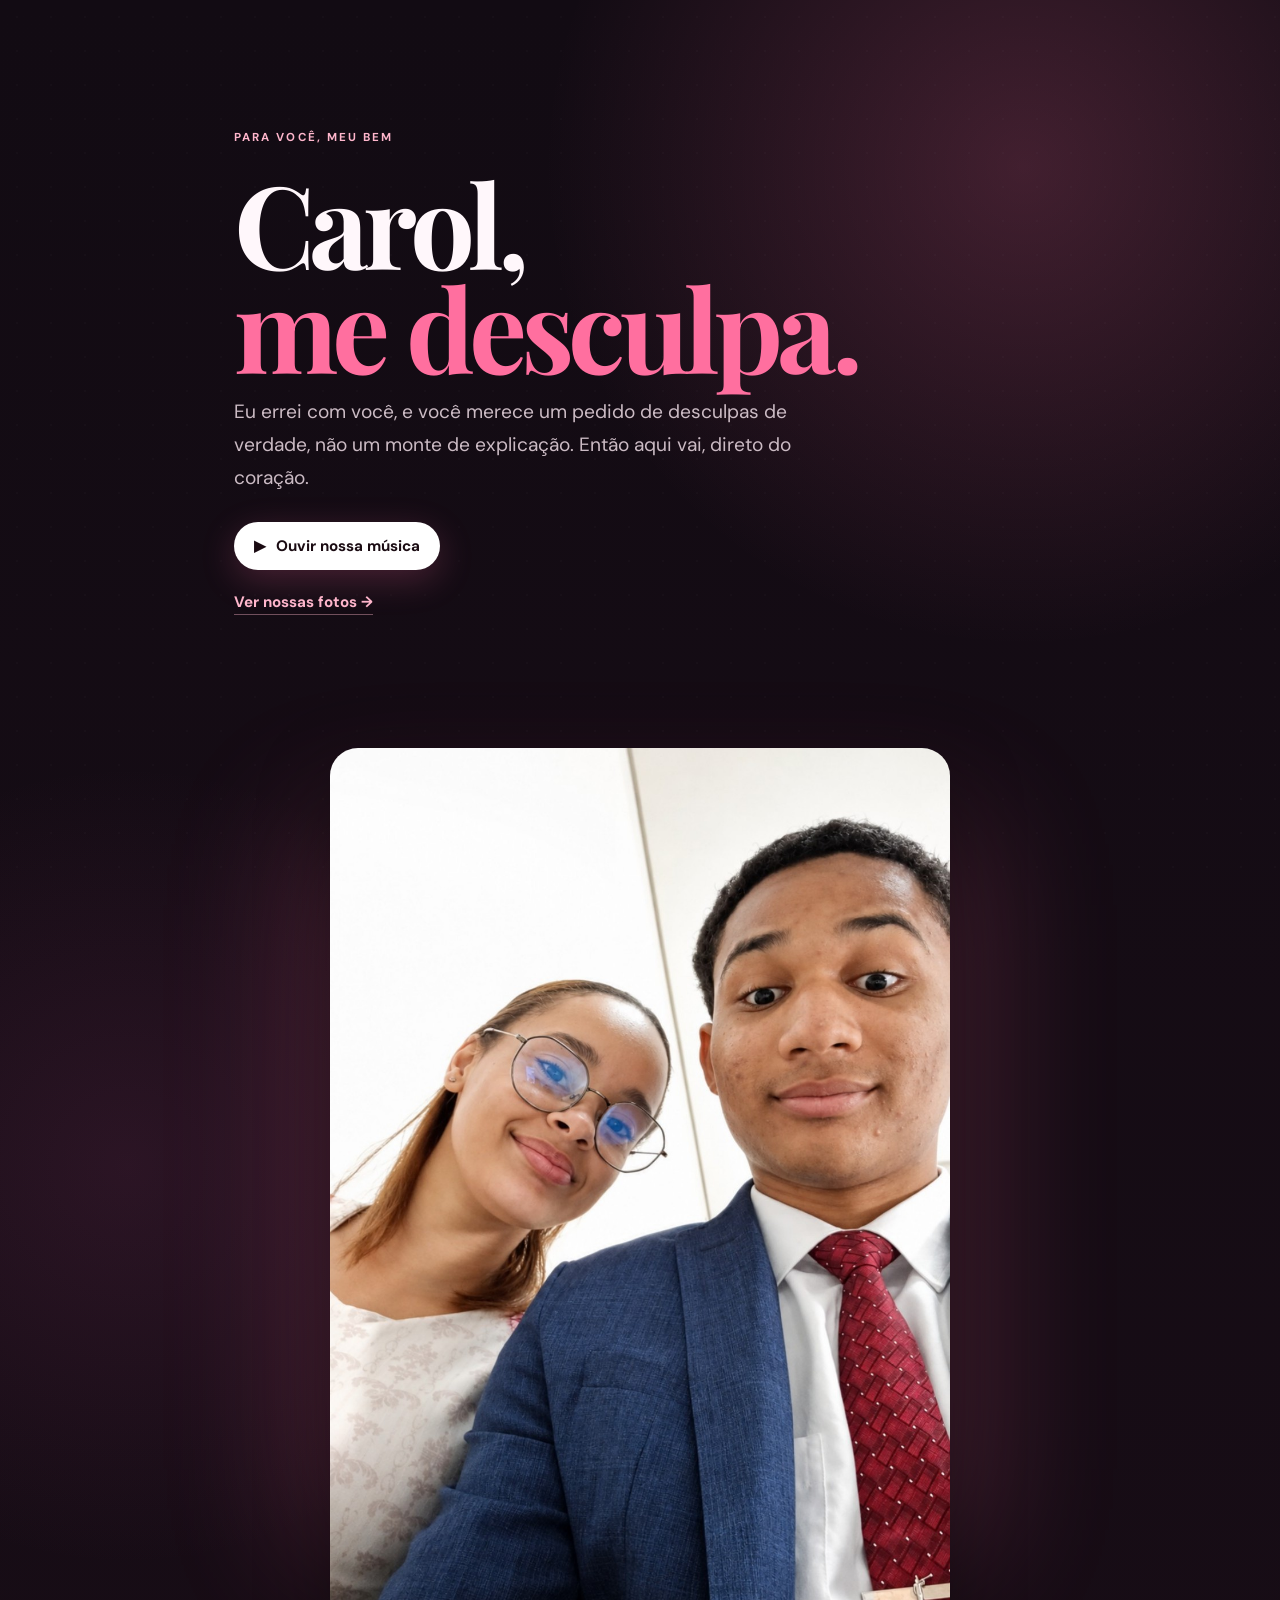
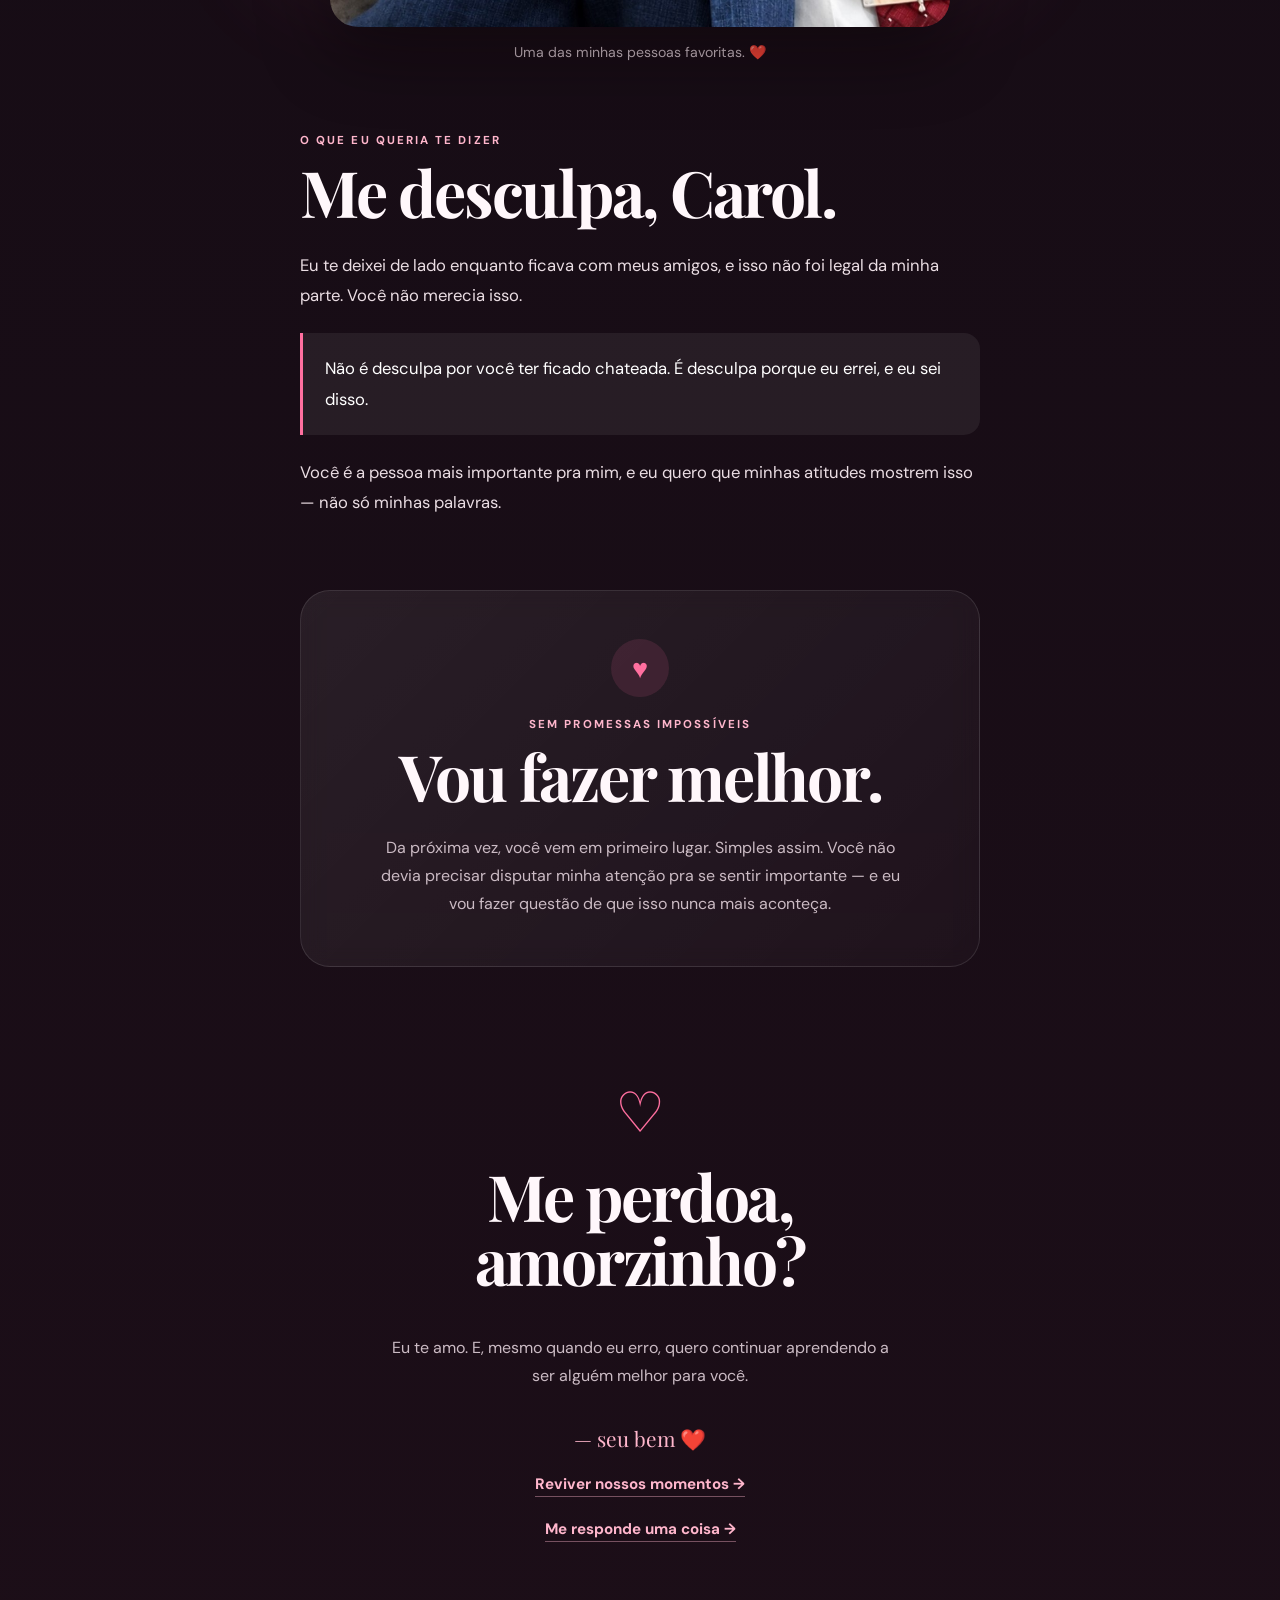
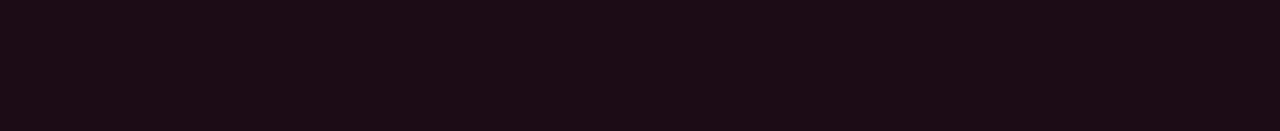
==== index.html @ 79e1648c "Add files via upload" ====
<!DOCTYPE html>
<html lang="pt-BR">
<head>
  <meta charset="UTF-8">
  <meta name="viewport" content="width=device-width, initial-scale=1.0">
  <meta name="theme-color" content="#120b13">
  <title>Para a minha Carol ❤️</title>
  <link rel="preconnect" href="https://fonts.googleapis.com">
  <link rel="preconnect" href="https://fonts.gstatic.com" crossorigin>
  <link href="https://fonts.googleapis.com/css2?family=DM+Sans:wght@400;500;700&family=Playfair+Display:wght@600;700&display=swap" rel="stylesheet">
  <link rel="stylesheet" href="style.css">
</head>
<body>
  <div class="hearts" aria-hidden="true"></div>

  <main>
    <section class="hero">
      <p class="eyebrow">para você, meu bem</p>
      <h1>Carol,<br><span>me desculpa.</span></h1>
      <p class="intro">
        Eu errei com você, e você merece um pedido de desculpas de verdade,
        não um monte de explicação. Então aqui vai, direto do coração.
      </p>

      <button class="music-btn" id="musicBtn" type="button">
        <span id="musicIcon">▶</span>
        <span id="musicText">Ouvir nossa música</span>
      </button>

      <audio id="music" src="assets/nossa-musica.mp3" preload="metadata"></audio>

      <a class="gallery-link" href="galeria.html">Ver nossas fotos →</a>
    </section>

    <section class="photo-card">
      <div class="photo-wrap">
        <img src="assets/nossa-foto.png" alt="Uma foto minha com a Carol">
        <div class="photo-glow"></div>
      </div>
      <p class="caption">Uma das minhas pessoas favoritas. ❤️</p>
    </section>

    <section class="letter">
      <p class="section-label">O que eu queria te dizer</p>
      <h2>Me desculpa, Carol.</h2>

      <div class="letter-text">
        <p>
          Eu te deixei de lado enquanto ficava com meus amigos, e isso não
          foi legal da minha parte. Você não merecia isso.
        </p>

        <p class="highlight">
          Não é desculpa por você ter ficado chateada. É desculpa porque eu
          errei, e eu sei disso.
        </p>

        <p>
          Você é a pessoa mais importante pra mim, e eu quero que minhas
          atitudes mostrem isso — não só minhas palavras.
        </p>
      </div>
    </section>

    <section class="promise">
      <div class="promise-icon">♥</div>
      <p class="section-label">Sem promessas impossíveis</p>
      <h2>Vou fazer melhor.</h2>
      <p>
        Da próxima vez, você vem em primeiro lugar. Simples assim. Você não
        devia precisar disputar minha atenção pra se sentir importante — e
        eu vou fazer questão de que isso nunca mais aconteça.
      </p>
    </section>

    <section class="final">
      <div class="tiny-heart">♡</div>
      <h2>Me perdoa,<br>amorzinho?</h2>
      <p>
        Eu te amo. E, mesmo quando eu erro, quero continuar aprendendo a ser
        alguém melhor para você.
      </p>
      <div class="signature">— seu bem ❤️</div>
      <a class="gallery-link" href="galeria.html">Reviver nossos momentos →</a>
      <a class="gallery-link" href="perdao.html">Me responde uma coisa →</a>
    </section>
  </main>

  <script src="script.js"></script>
</body>
</html>
---- style.css ----
* {
  box-sizing: border-box;
}

:root {
  --bg: #120b13;
  --bg2: #1c0e18;
  --text: #fff7fb;
  --muted: #cbbbc4;
  --accent: #ff6f9f;
  --accent2: #ffb6cc;
  --card: rgba(255,255,255,.065);
  --line: rgba(255,255,255,.11);
}

html {
  scroll-behavior: smooth;
}

body {
  margin: 0;
  min-height: 100vh;
  color: var(--text);
  background:
    radial-gradient(circle at 80% 5%, rgba(255,111,159,.20), transparent 30rem),
    radial-gradient(circle at 10% 35%, rgba(177,72,133,.14), transparent 25rem),
    linear-gradient(180deg, var(--bg), var(--bg2));
  font-family: "DM Sans", sans-serif;
  overflow-x: hidden;
}

body::before {
  content: "";
  position: fixed;
  inset: 0;
  pointer-events: none;
  background-image: radial-gradient(rgba(255,255,255,.16) 1px, transparent 1px);
  background-size: 34px 34px;
  opacity: .12;
}

main {
  width: min(100%, 860px);
  margin: auto;
  padding: 28px 20px 80px;
  position: relative;
  z-index: 1;
}

section {
  margin-bottom: 72px;
}

.hero {
  min-height: 72vh;
  display: flex;
  flex-direction: column;
  justify-content: center;
  align-items: flex-start;
  padding: 55px 4px 25px;
}

.eyebrow,
.section-label {
  text-transform: uppercase;
  letter-spacing: .18em;
  font-size: .72rem;
  color: var(--accent2);
  font-weight: 700;
}

.hero h1 {
  margin: 14px 0 18px;
  font-family: "Playfair Display", serif;
  font-size: clamp(3.6rem, 13vw, 7.2rem);
  line-height: .9;
  letter-spacing: -.05em;
}

.hero h1 span {
  color: var(--accent);
}

.intro {
  max-width: 620px;
  color: var(--muted);
  font-size: clamp(1rem, 3vw, 1.2rem);
  line-height: 1.7;
  margin: 0 0 28px;
}

.music-btn {
  border: 0;
  color: #1a0b12;
  background: #fff;
  border-radius: 999px;
  padding: 14px 20px;
  display: inline-flex;
  align-items: center;
  gap: 10px;
  font: 700 .95rem "DM Sans", sans-serif;
  cursor: pointer;
  box-shadow: 0 10px 35px rgba(255,111,159,.22);
  transition: transform .2s ease, box-shadow .2s ease;
}

.music-btn:hover {
  transform: translateY(-2px);
  box-shadow: 0 14px 42px rgba(255,111,159,.30);
}

.music-btn.playing {
  background: var(--accent);
}

.photo-card {
  text-align: center;
}

.photo-wrap {
  position: relative;
  width: min(100%, 620px);
  margin: auto;
}

.photo-wrap img {
  width: 100%;
  display: block;
  border-radius: 28px;
  position: relative;
  z-index: 2;
  box-shadow: 0 25px 70px rgba(0,0,0,.45);
}

.photo-glow {
  position: absolute;
  inset: 8% -5%;
  background: var(--accent);
  filter: blur(70px);
  opacity: .22;
  z-index: 1;
}

.caption {
  color: var(--muted);
  font-size: .88rem;
  margin-top: 16px;
}

.letter,
.promise {
  max-width: 680px;
  margin-left: auto;
  margin-right: auto;
}

h2 {
  font-family: "Playfair Display", serif;
  font-size: clamp(2.2rem, 7vw, 4rem);
  line-height: 1;
  margin: 12px 0 26px;
  letter-spacing: -.035em;
}

.letter-text {
  color: #eadde3;
  font-size: 1.04rem;
  line-height: 1.85;
}

.letter-text p {
  margin: 0 0 22px;
}

.highlight {
  color: #fff;
  padding: 20px 22px;
  border-left: 3px solid var(--accent);
  background: var(--card);
  border-radius: 0 16px 16px 0;
}

.promise {
  text-align: center;
  padding: 48px 25px;
  border: 1px solid var(--line);
  background: linear-gradient(135deg, rgba(255,255,255,.07), rgba(255,255,255,.025));
  border-radius: 30px;
  backdrop-filter: blur(10px);
}

.promise p:last-child {
  max-width: 540px;
  margin: auto;
  color: var(--muted);
  line-height: 1.75;
}

.promise-icon {
  width: 58px;
  height: 58px;
  display: grid;
  place-items: center;
  margin: 0 auto 20px;
  border-radius: 50%;
  color: var(--accent);
  background: rgba(255,111,159,.12);
  font-size: 1.7rem;
}

.final {
  text-align: center;
  min-height: 60vh;
  display: flex;
  flex-direction: column;
  align-items: center;
  justify-content: center;
}

.tiny-heart {
  color: var(--accent);
  font-size: 3.5rem;
  animation: beat 1.3s infinite;
}

.final h2 {
  margin-top: 15px;
}

.final p {
  max-width: 520px;
  color: var(--muted);
  line-height: 1.75;
}

.signature {
  margin-top: 18px;
  color: var(--accent2);
  font-family: "Playfair Display", serif;
  font-size: 1.3rem;
}

.gallery-link {
  display: inline-flex;
  align-items: center;
  gap: 8px;
  margin-top: 22px;
  color: var(--accent2);
  text-decoration: none;
  font-weight: 700;
  font-size: .95rem;
  border-bottom: 1px solid rgba(255,182,204,.4);
  padding-bottom: 2px;
  transition: color .2s ease;
}

.gallery-link:hover {
  color: #fff;
}

.gallery-hero {
  padding: 45px 4px 10px;
}

.gallery-hero .back-link,
.final .back-link {
  display: inline-block;
  color: var(--muted);
  text-decoration: none;
  font-size: .88rem;
  margin-bottom: 18px;
}

.final .back-link.big {
  margin-top: 26px;
  color: var(--accent2);
  font-weight: 700;
}

.gallery-hero h1 {
  margin: 10px 0 16px;
  font-family: "Playfair Display", serif;
  font-size: clamp(2.8rem, 10vw, 5.2rem);
  line-height: .95;
  letter-spacing: -.04em;
}

.gallery-hero h1 span {
  color: var(--accent);
}

.gallery-grid {
  display: grid;
  grid-template-columns: repeat(3, 1fr);
  gap: 10px;
  margin: 20px 0 60px;
}

.gallery-grid figure {
  margin: 0;
  aspect-ratio: 1 / 1;
  overflow: hidden;
  border-radius: 14px;
  position: relative;
}

.gallery-grid img {
  width: 100%;
  height: 100%;
  object-fit: cover;
  display: block;
  transition: transform .35s ease;
}

.gallery-grid figure:hover img {
  transform: scale(1.06);
}

@media (max-width: 600px) {
  .gallery-grid {
    grid-template-columns: repeat(2, 1fr);
    gap: 8px;
  }
}

.perdao-main {
  min-height: 100vh;
  display: flex;
  align-items: center;
  justify-content: center;
  padding: 20px;
}

.perdao-screen {
  text-align: center;
  max-width: 480px;
}

.perdao-screen.hidden {
  display: none;
}

.perdao-title {
  font-family: "Playfair Display", serif;
  font-size: clamp(2.6rem, 11vw, 4.6rem);
  line-height: .95;
  letter-spacing: -.04em;
  margin: 14px 0 34px;
}

.perdao-title span {
  color: var(--accent);
}

.perdao-resposta {
  font-family: "Playfair Display", serif;
  font-size: clamp(2rem, 8vw, 3.2rem);
  margin: 14px 0 30px;
}

.perdao-buttons {
  display: flex;
  gap: 18px;
  justify-content: center;
  align-items: center;
  min-height: 70px;
}

.perdao-btn {
  border: 0;
  border-radius: 999px;
  padding: 16px 34px;
  font: 700 1.05rem "DM Sans", sans-serif;
  cursor: pointer;
  transition: transform .15s ease, box-shadow .15s ease;
}

.perdao-btn.yes {
  background: var(--accent);
  color: #1a0b12;
  box-shadow: 0 10px 35px rgba(255,111,159,.28);
}

.perdao-btn.yes:hover {
  transform: translateY(-2px);
}

.perdao-btn.no {
  background: transparent;
  color: var(--muted);
  border: 1px solid var(--line);
  z-index: 5;
}

.floating-heart {
  position: fixed;
  bottom: -30px;
  color: var(--accent);
  opacity: 0;
  pointer-events: none;
  animation: floatUp linear forwards;
  z-index: 0;
}

@keyframes beat {
  0%, 100% { transform: scale(1); }
  15% { transform: scale(1.16); }
  30% { transform: scale(1); }
}

@keyframes floatUp {
  0% { transform: translateY(0) rotate(0deg); opacity: 0; }
  15% { opacity: .55; }
  100% { transform: translateY(-105vh) rotate(35deg); opacity: 0; }
}

@media (max-width: 600px) {
  main {
    padding-left: 17px;
    padding-right: 17px;
  }

  section {
    margin-bottom: 58px;
  }

  .hero {
    min-height: 78vh;
    padding-top: 30px;
  }

  .letter-text {
    font-size: 1rem;
  }

  .promise {
    padding: 38px 20px;
  }
}
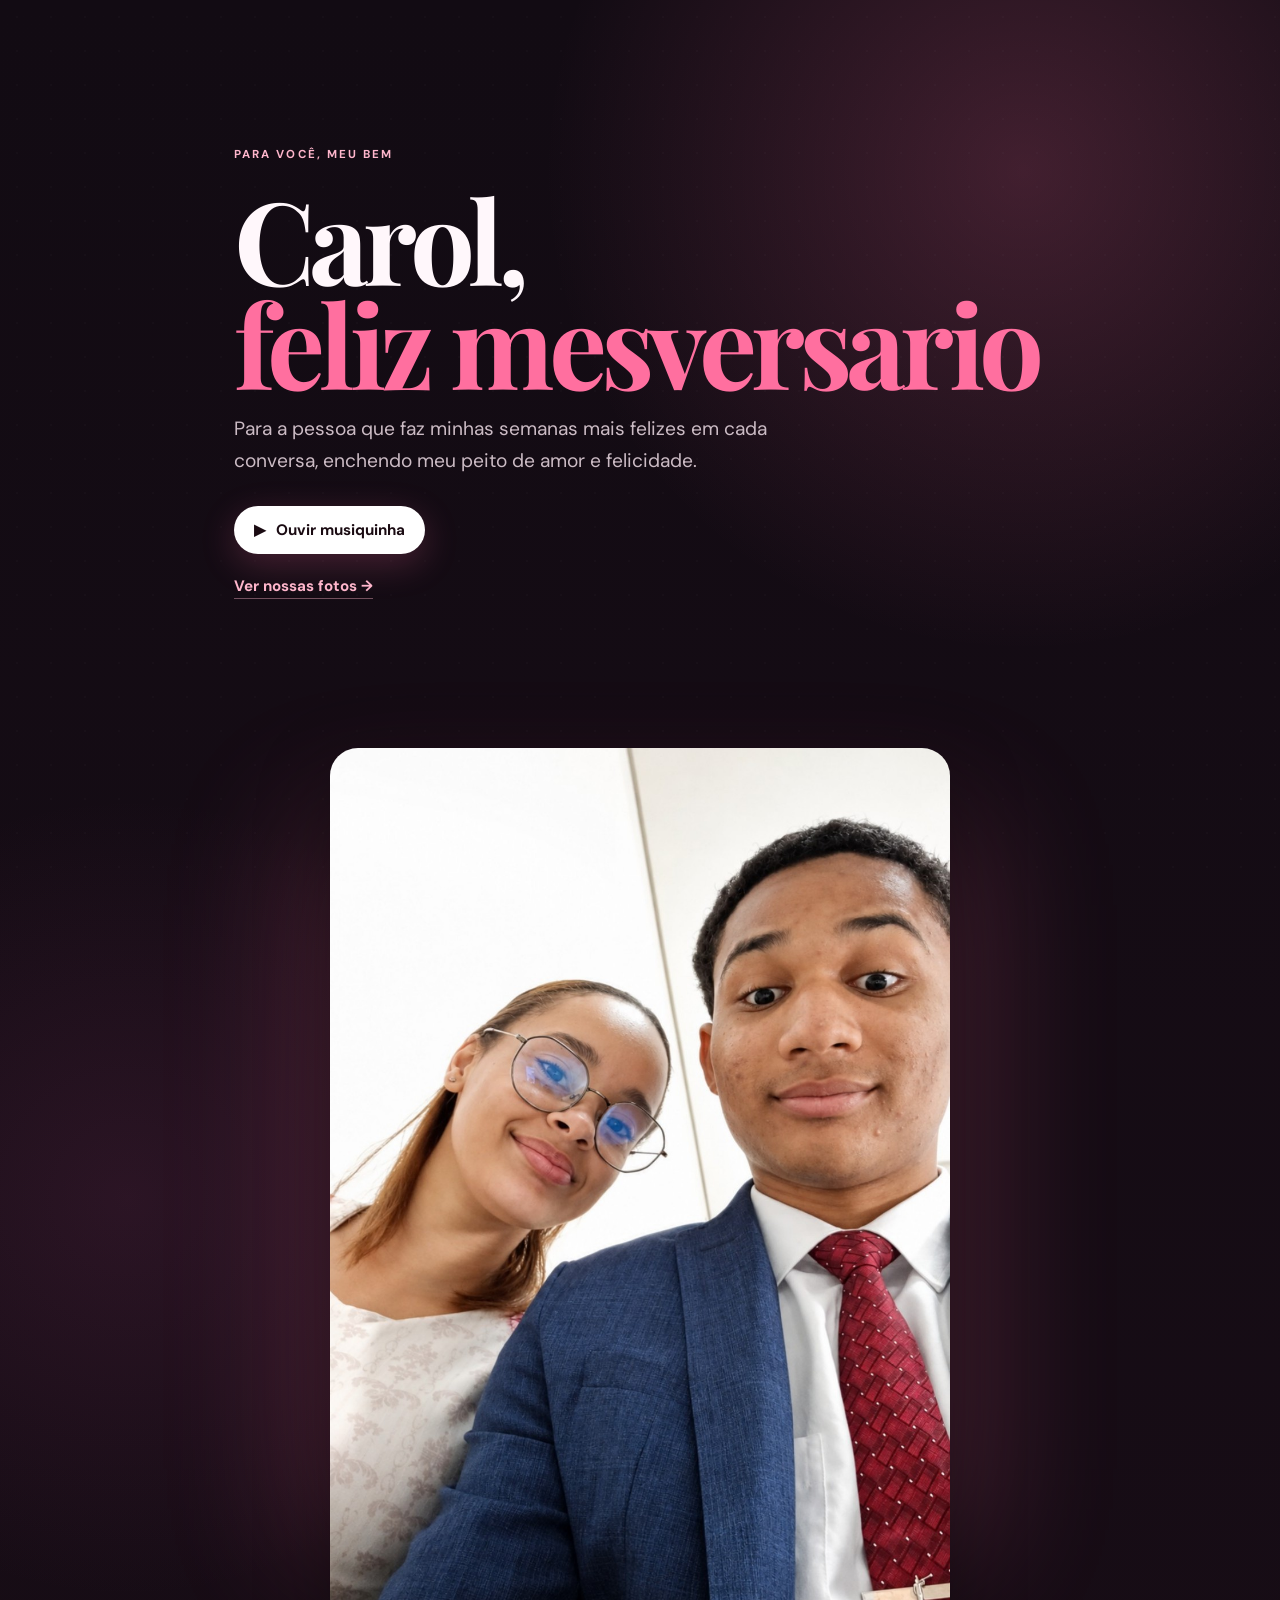
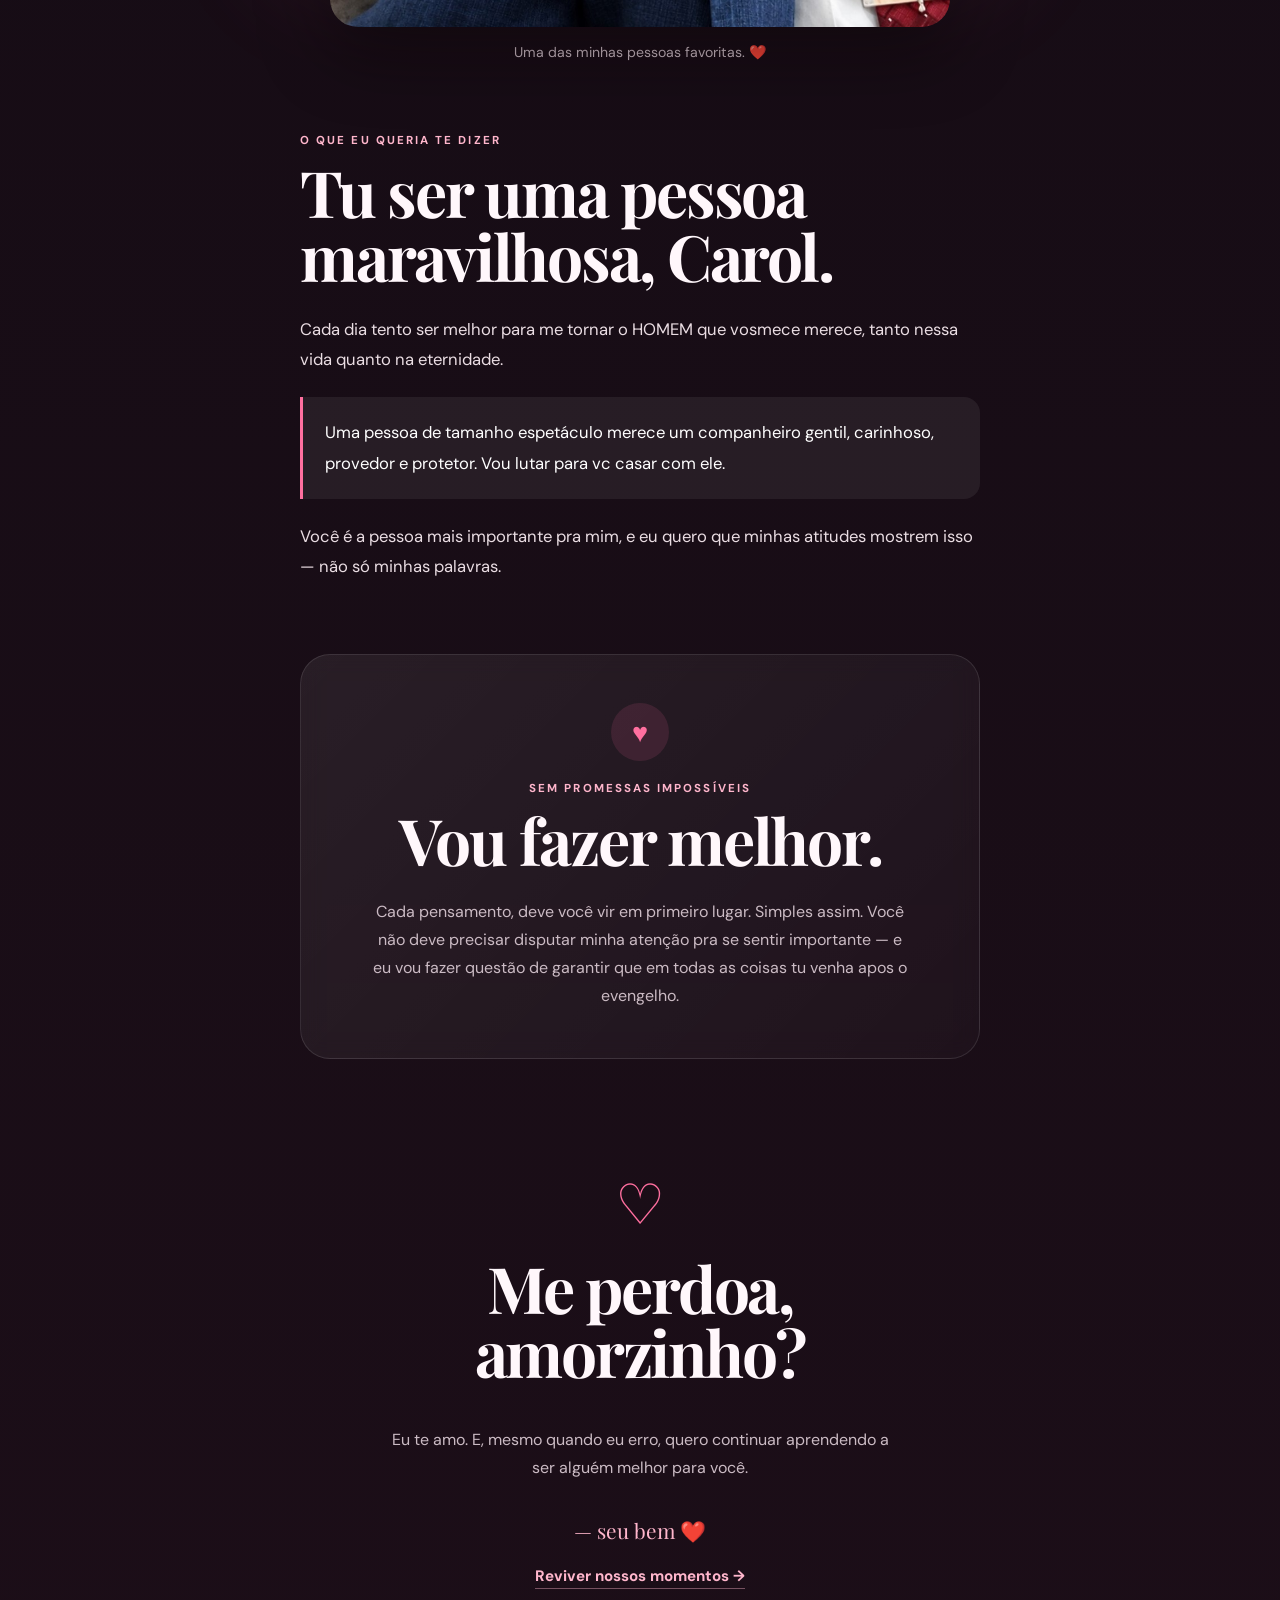
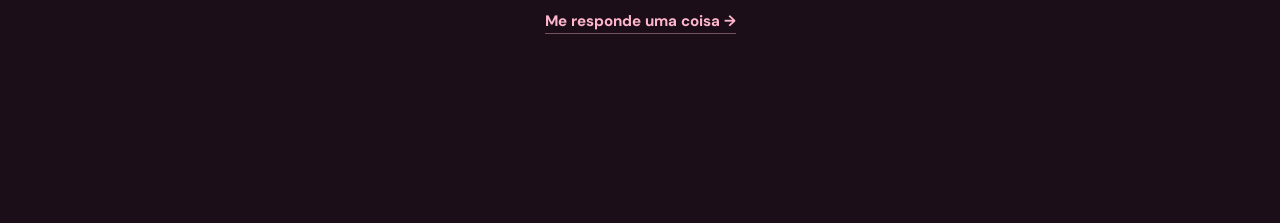
==== commit 914f77f2: "Update index.html" ====
--- a/index.html
+++ b/index.html
@@ -16,15 +16,15 @@
   <main>
     <section class="hero">
       <p class="eyebrow">para você, meu bem</p>
-      <h1>Carol,<br><span>me desculpa.</span></h1>
+      <h1>Carol,<br><span>feliz mesversario</span></h1>
       <p class="intro">
-        Eu errei com você, e você merece um pedido de desculpas de verdade,
-        não um monte de explicação. Então aqui vai, direto do coração.
+        Para a pessoa que faz minhas semanas mais felizes em cada conversa,
+        enchendo meu peito de amor e felicidade.
       </p>
 
       <button class="music-btn" id="musicBtn" type="button">
         <span id="musicIcon">▶</span>
-        <span id="musicText">Ouvir nossa música</span>
+        <span id="musicText">Ouvir musiquinha</span>
       </button>
 
       <audio id="music" src="assets/nossa-musica.mp3" preload="metadata"></audio>
@@ -42,17 +42,17 @@
 
     <section class="letter">
       <p class="section-label">O que eu queria te dizer</p>
-      <h2>Me desculpa, Carol.</h2>
+      <h2>Tu ser uma pessoa maravilhosa, Carol.</h2>
 
       <div class="letter-text">
         <p>
-          Eu te deixei de lado enquanto ficava com meus amigos, e isso não
-          foi legal da minha parte. Você não merecia isso.
+          Cada dia tento ser melhor para me tornar o HOMEM que vosmece
+          merece, tanto nessa vida quanto na eternidade.
         </p>
 
         <p class="highlight">
-          Não é desculpa por você ter ficado chateada. É desculpa porque eu
-          errei, e eu sei disso.
+          Uma pessoa de tamanho espetáculo merece um companheiro gentil,
+          carinhoso, provedor e protetor. Vou lutar para vc casar com ele.
         </p>
 
         <p>
@@ -67,9 +67,9 @@
       <p class="section-label">Sem promessas impossíveis</p>
       <h2>Vou fazer melhor.</h2>
       <p>
-        Da próxima vez, você vem em primeiro lugar. Simples assim. Você não
-        devia precisar disputar minha atenção pra se sentir importante — e
-        eu vou fazer questão de que isso nunca mais aconteça.
+        Cada pensamento, deve você vir em primeiro lugar. Simples assim. Você não
+        deve precisar disputar minha atenção pra se sentir importante — e
+        eu vou fazer questão de garantir que em todas as coisas tu venha apos o evengelho.
       </p>
     </section>
 
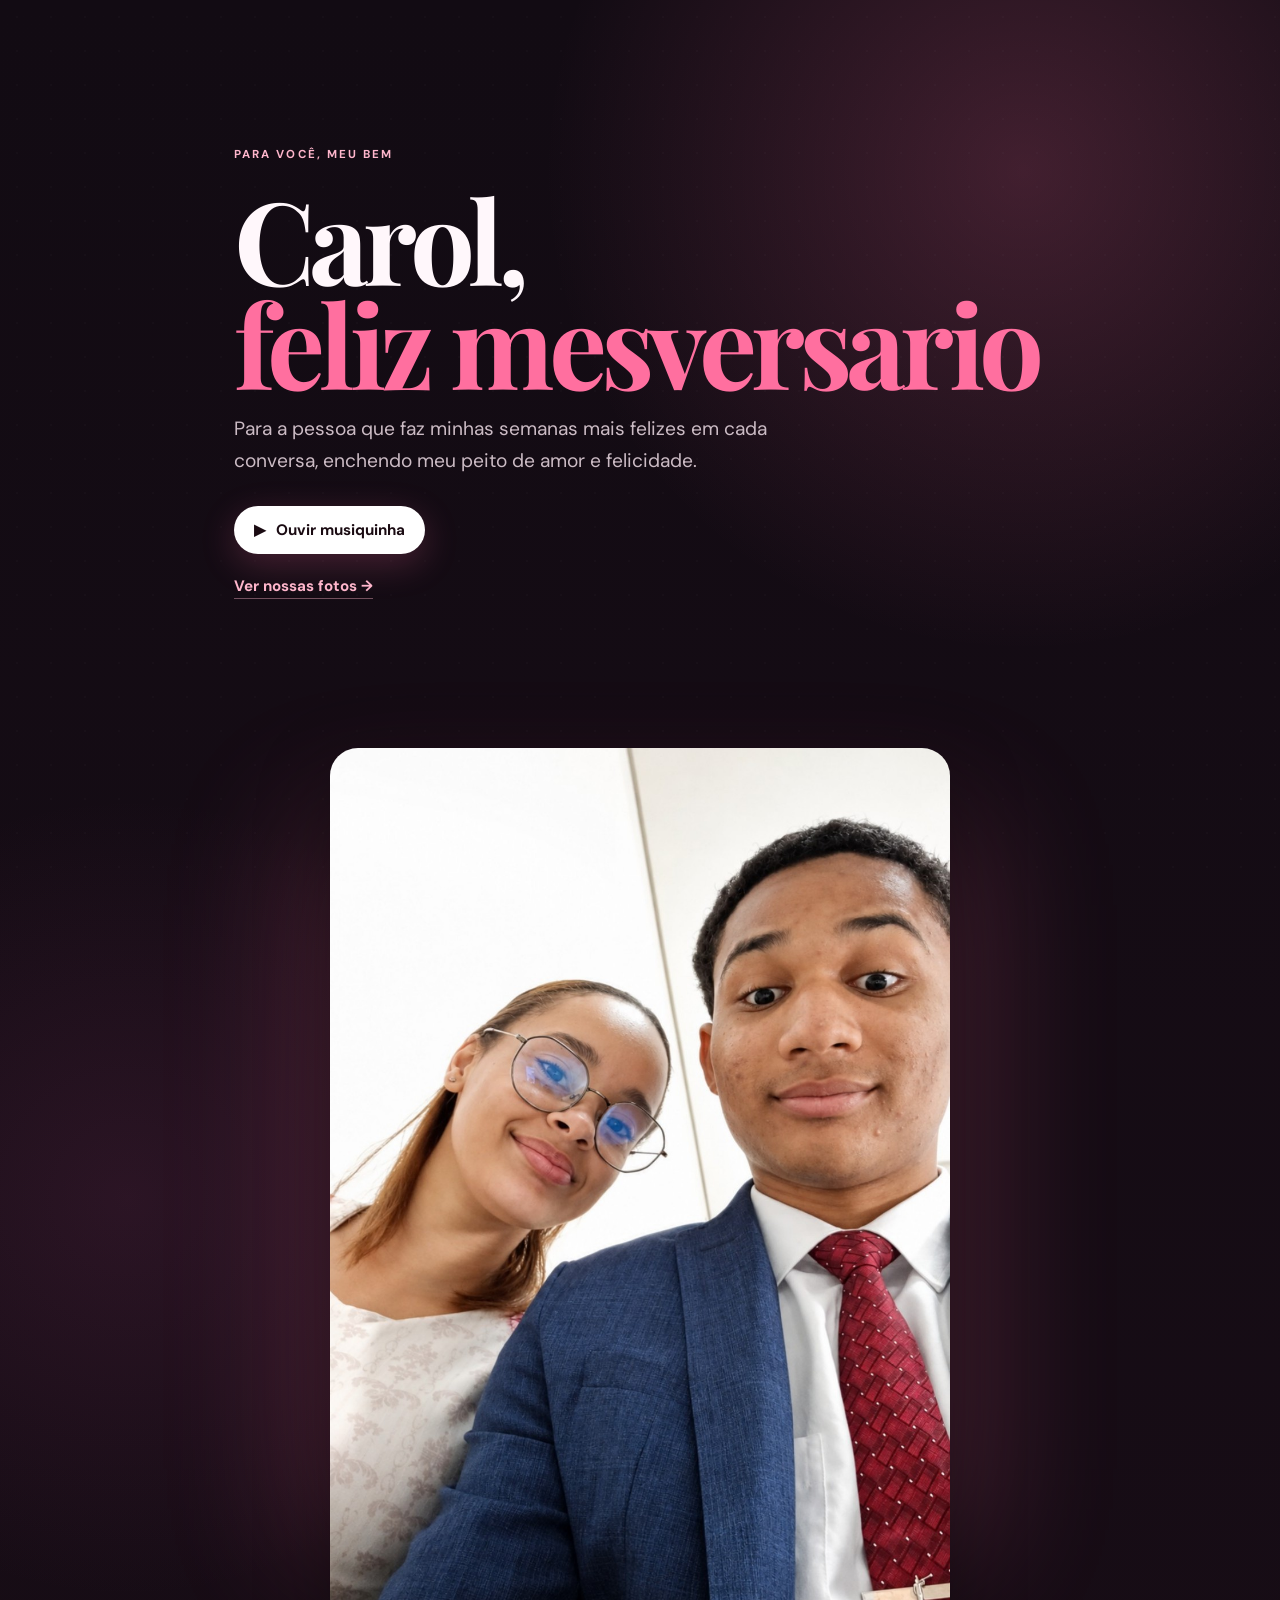
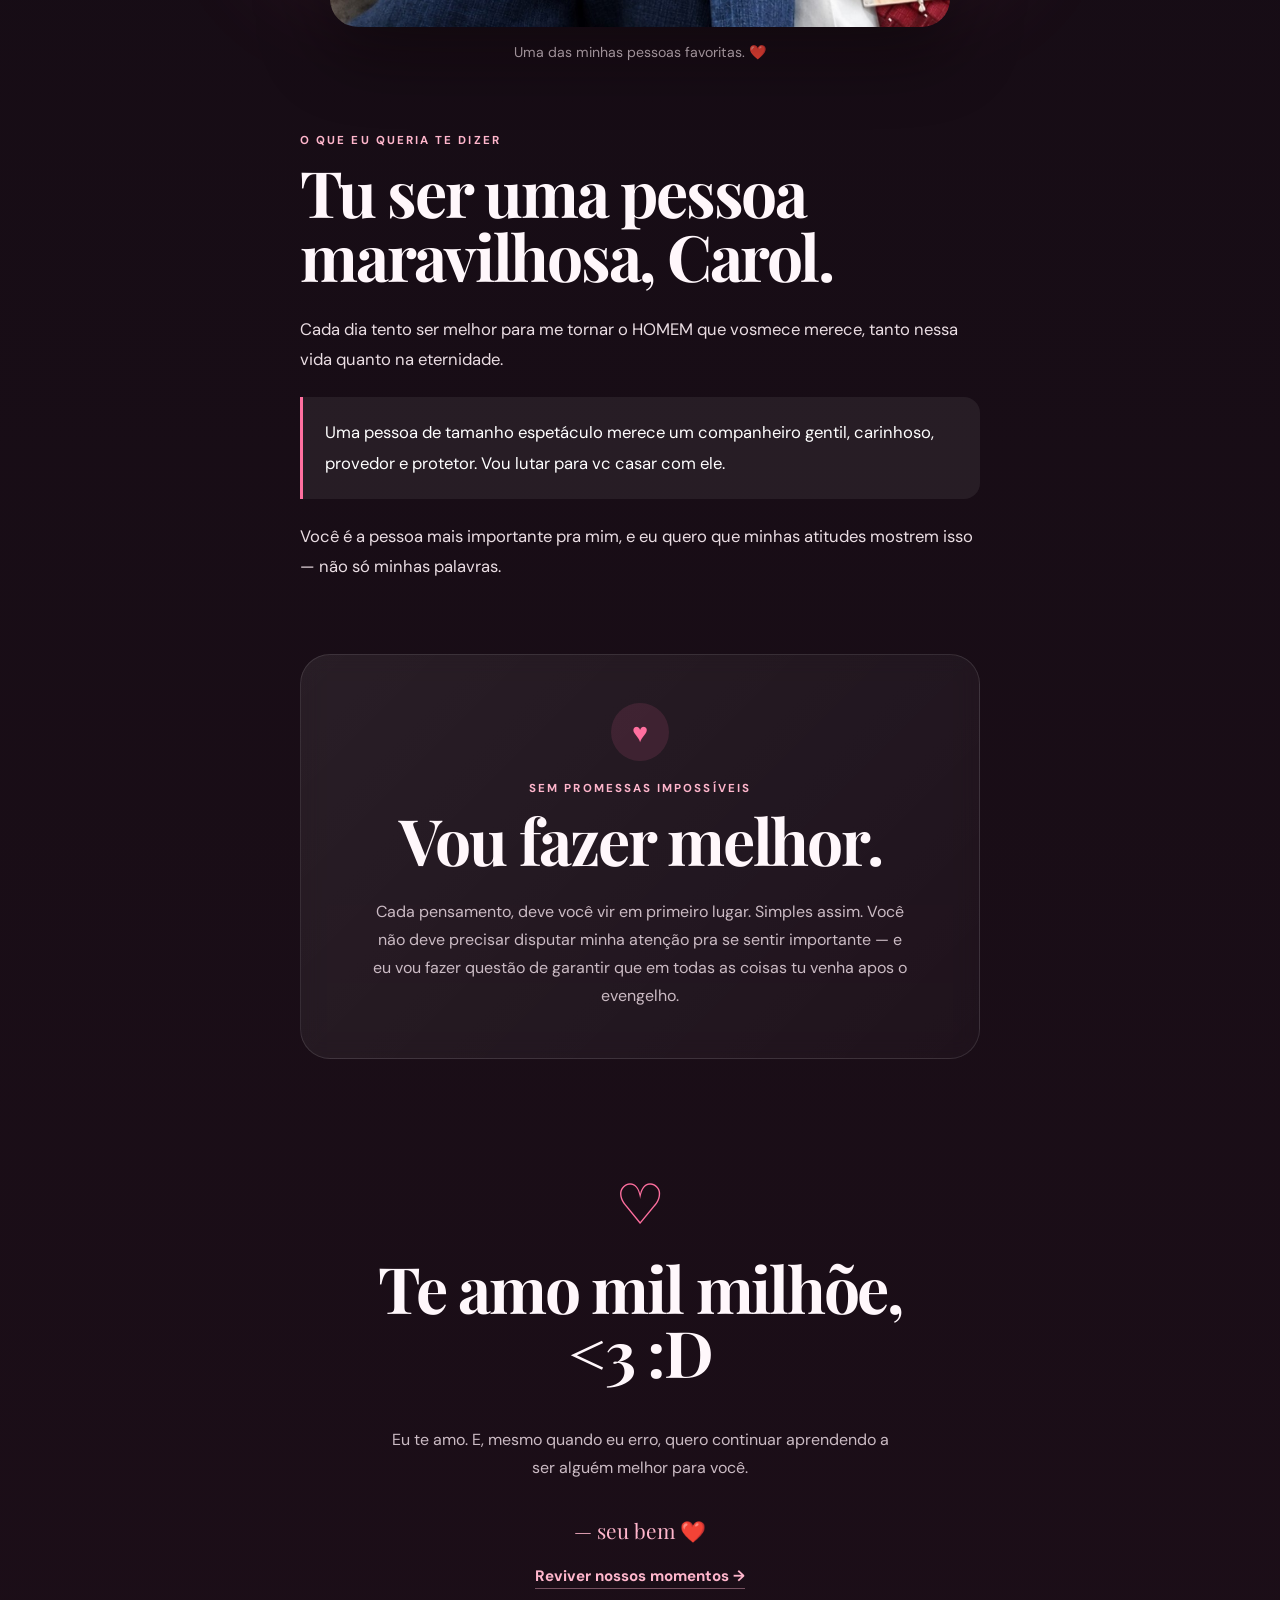
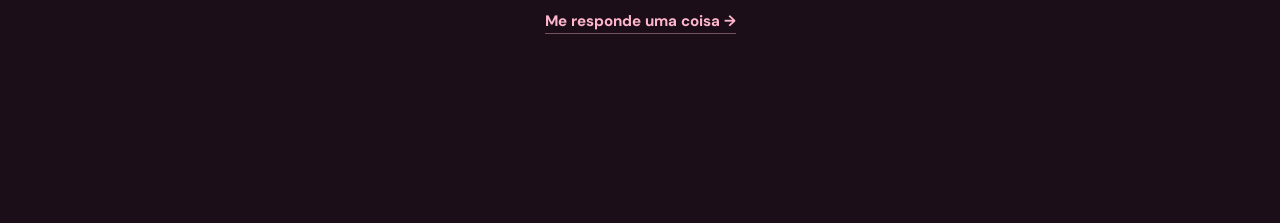
==== commit 6f5f3c17: "Update index.html" ====
--- a/index.html
+++ b/index.html
@@ -75,7 +75,7 @@
 
     <section class="final">
       <div class="tiny-heart">♡</div>
-      <h2>Me perdoa,<br>amorzinho?</h2>
+      <h2>Te amo mil milhõe,<br> <3  :D</h2>
       <p>
         Eu te amo. E, mesmo quando eu erro, quero continuar aprendendo a ser
         alguém melhor para você.
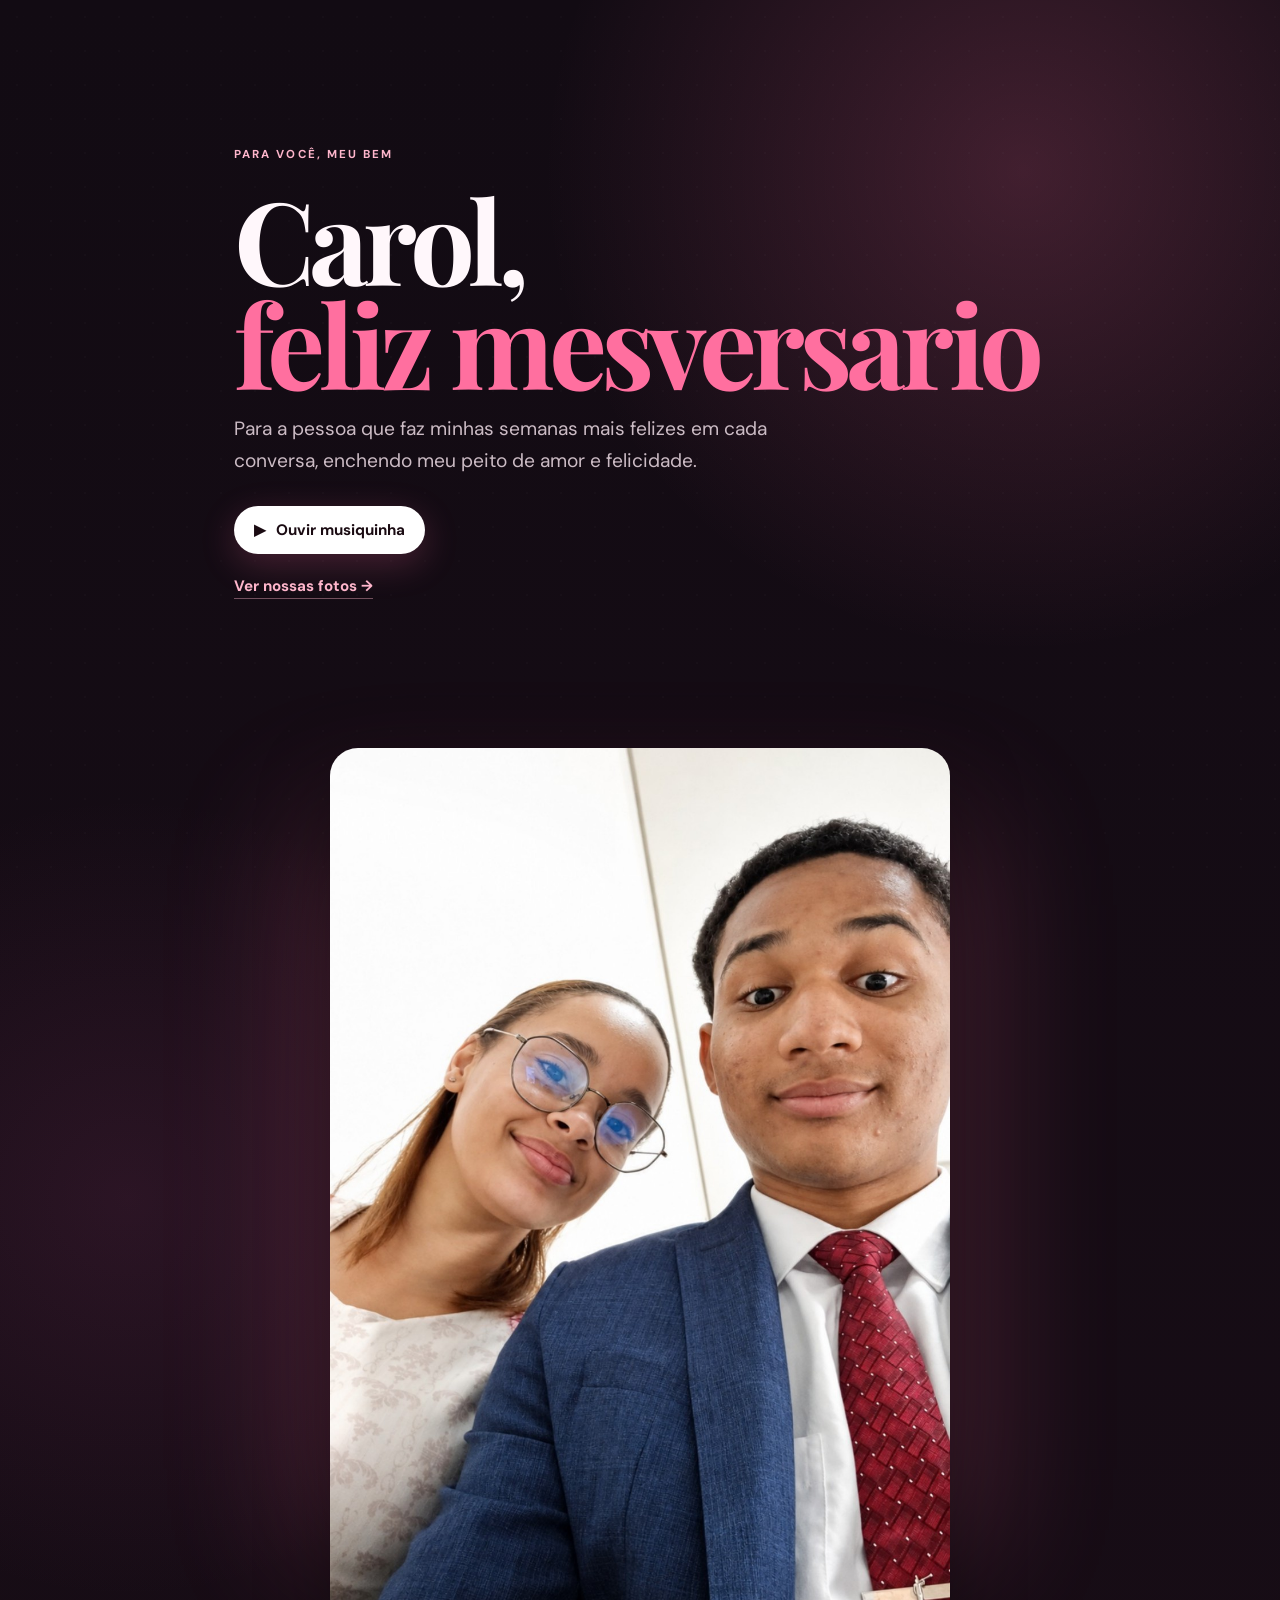
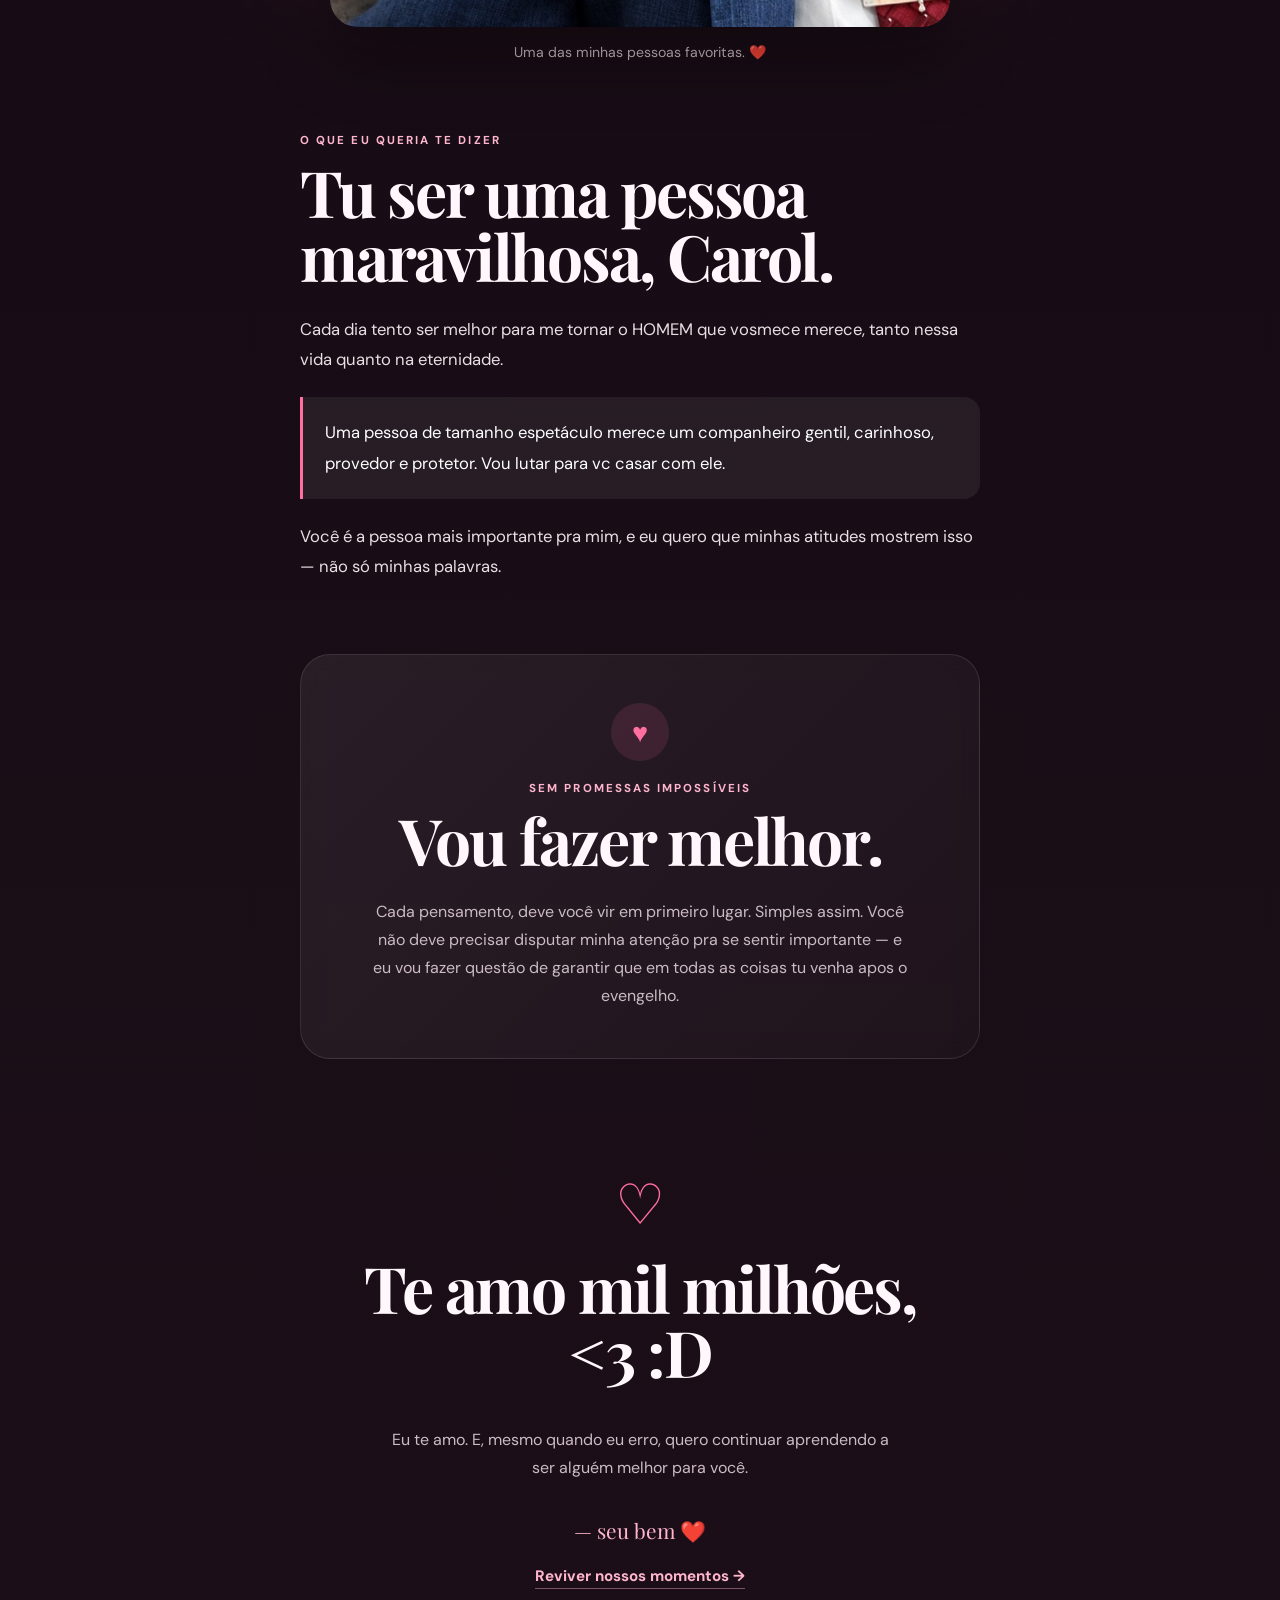
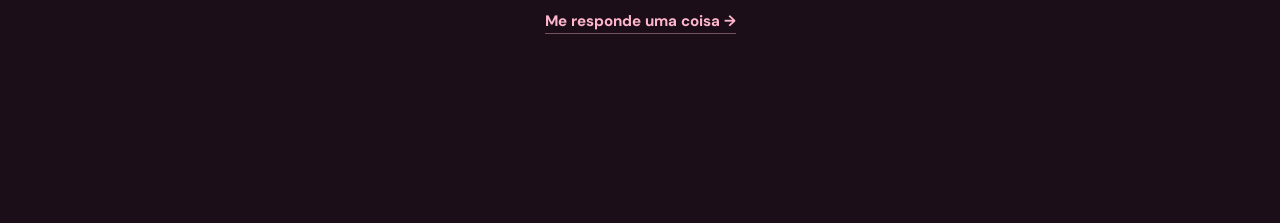
==== commit a563d1c0: "Update index.html" ====
--- a/index.html
+++ b/index.html
@@ -75,7 +75,7 @@
 
     <section class="final">
       <div class="tiny-heart">♡</div>
-      <h2>Te amo mil milhõe,<br> <3  :D</h2>
+      <h2>Te amo mil milhões,<br> <3  :D</h2>
       <p>
         Eu te amo. E, mesmo quando eu erro, quero continuar aprendendo a ser
         alguém melhor para você.
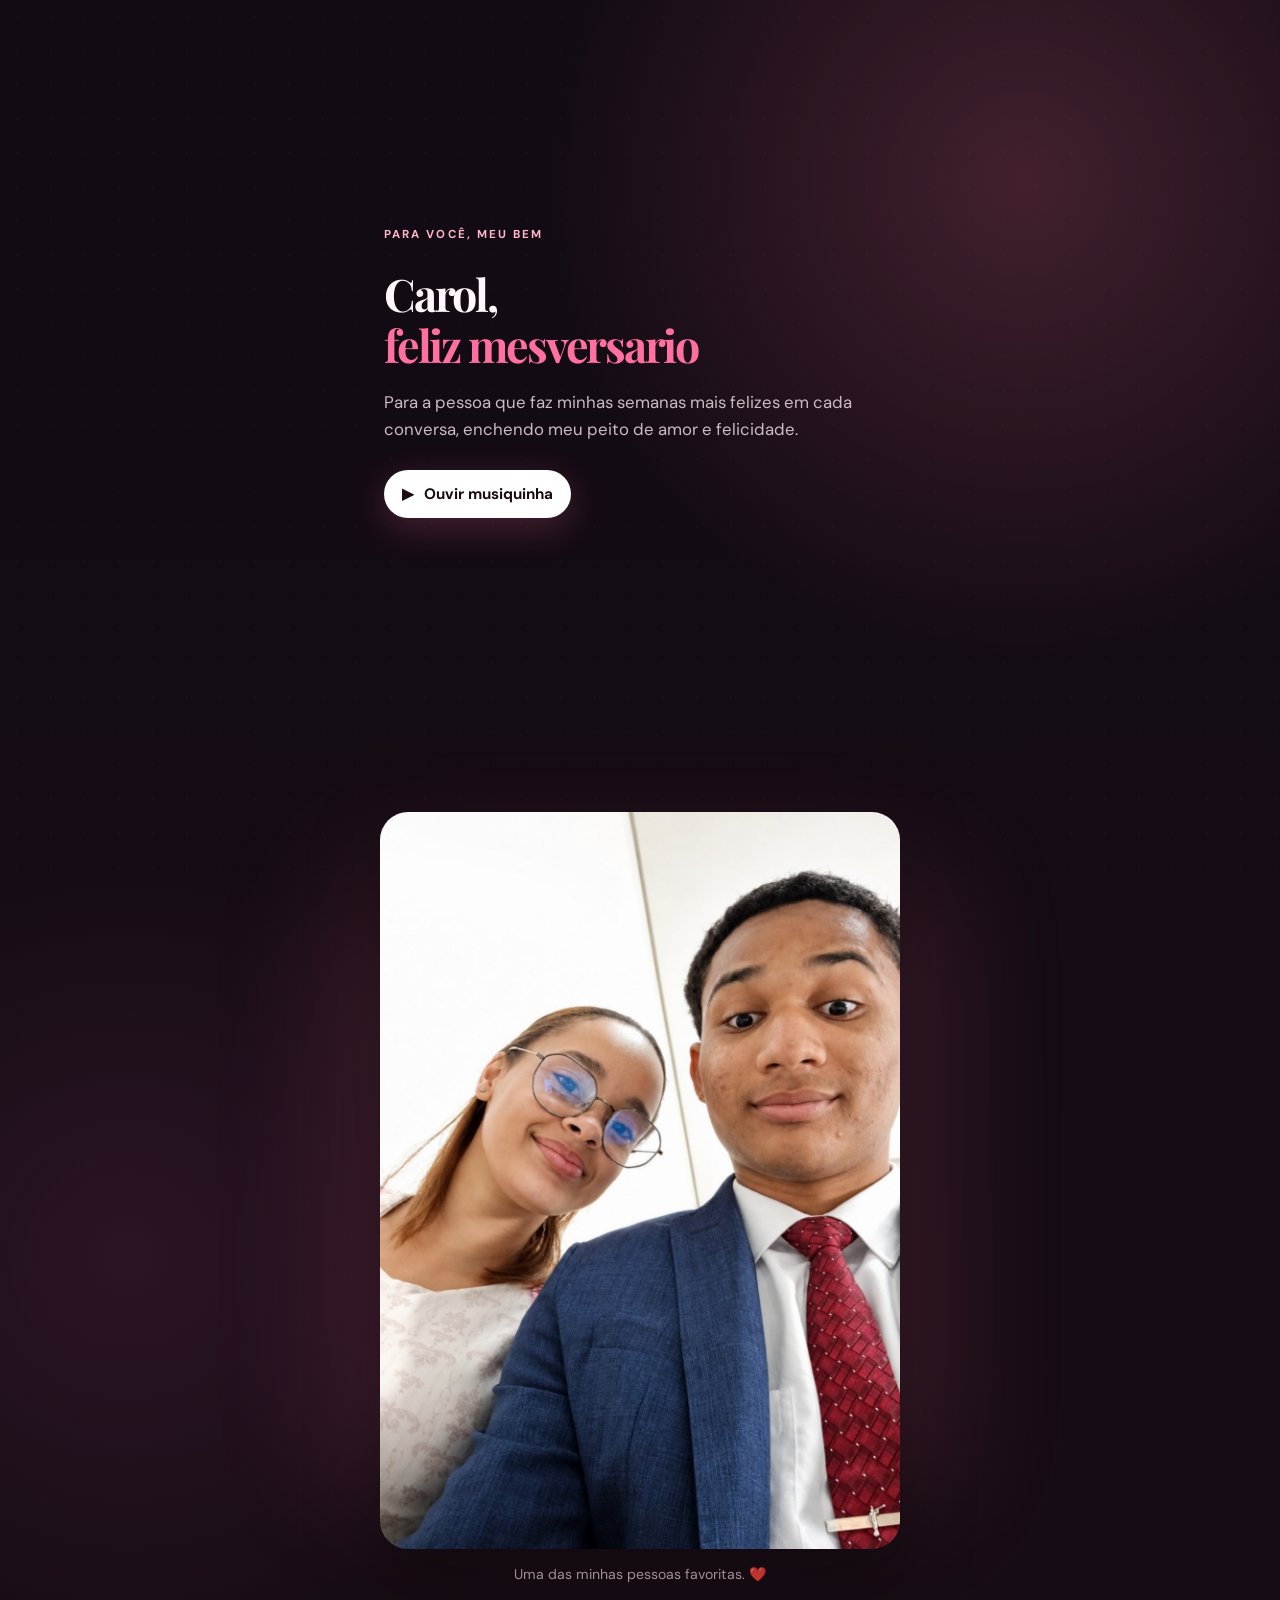
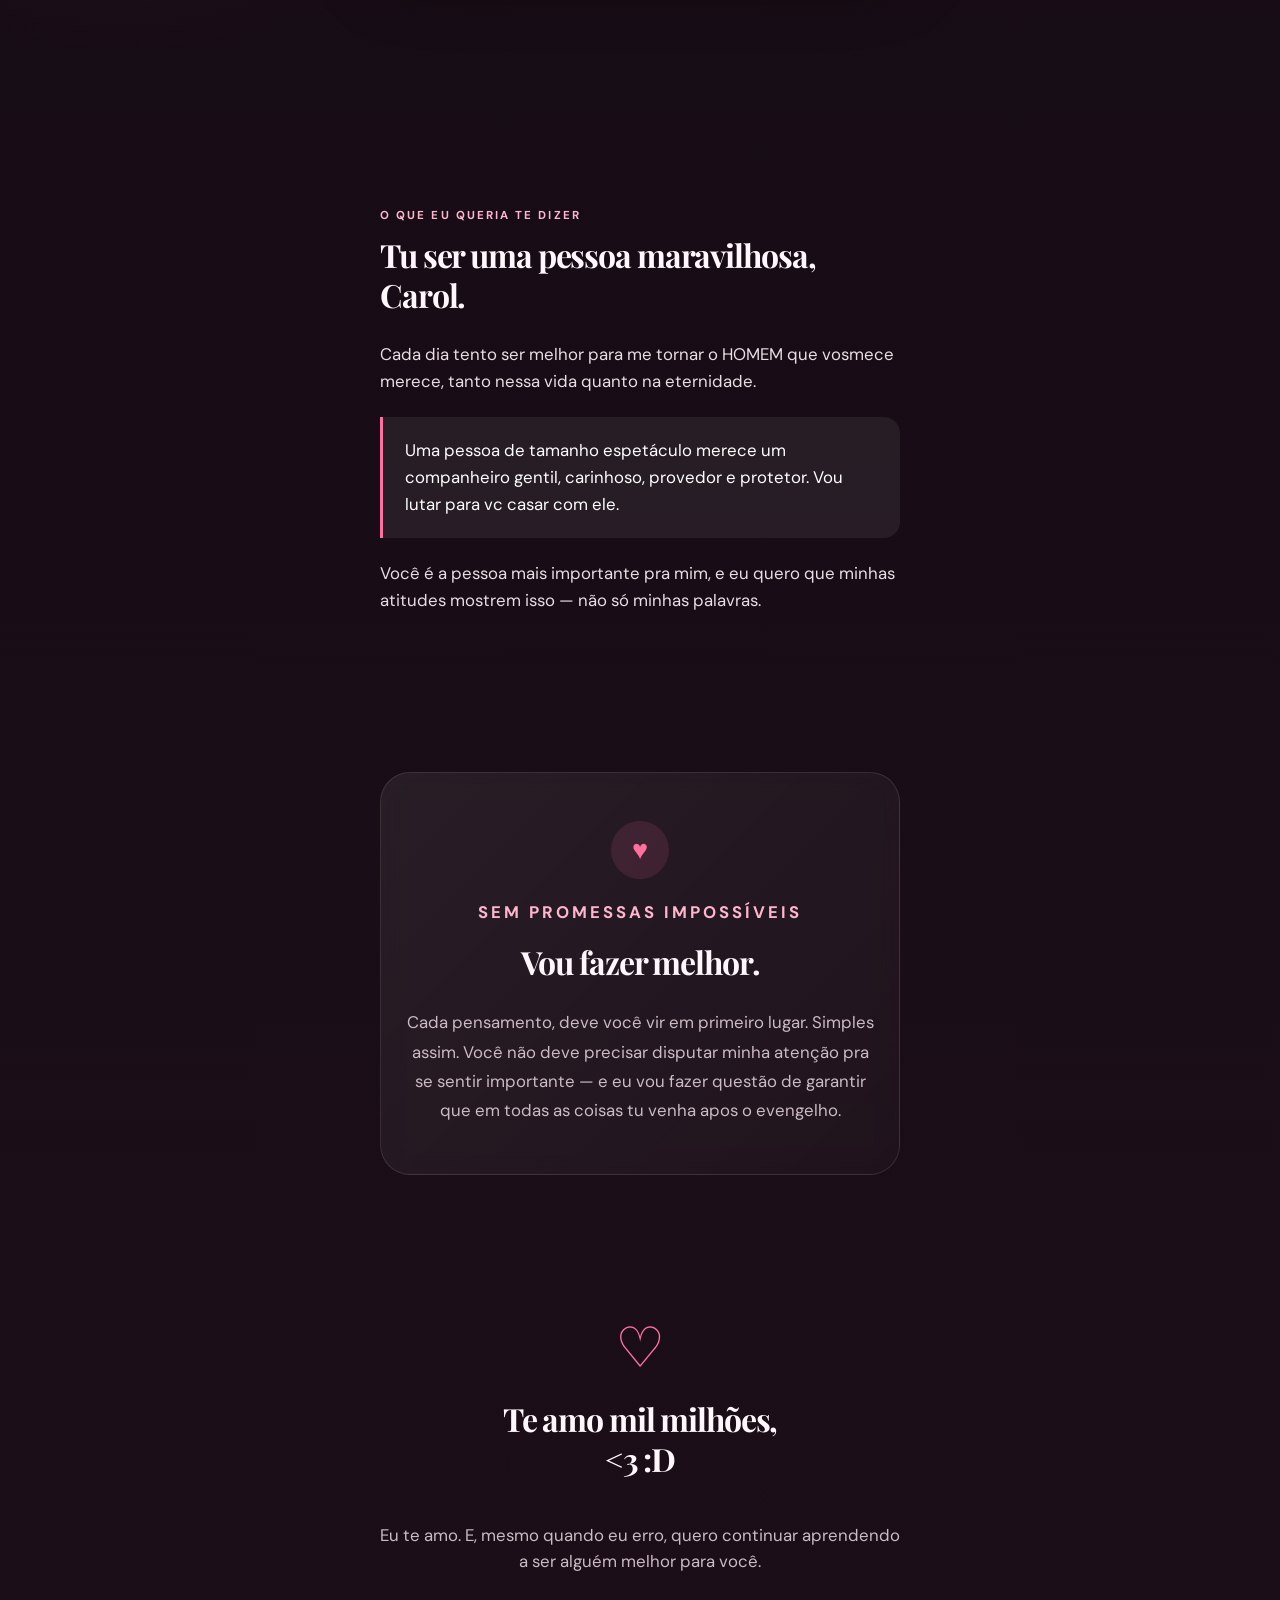
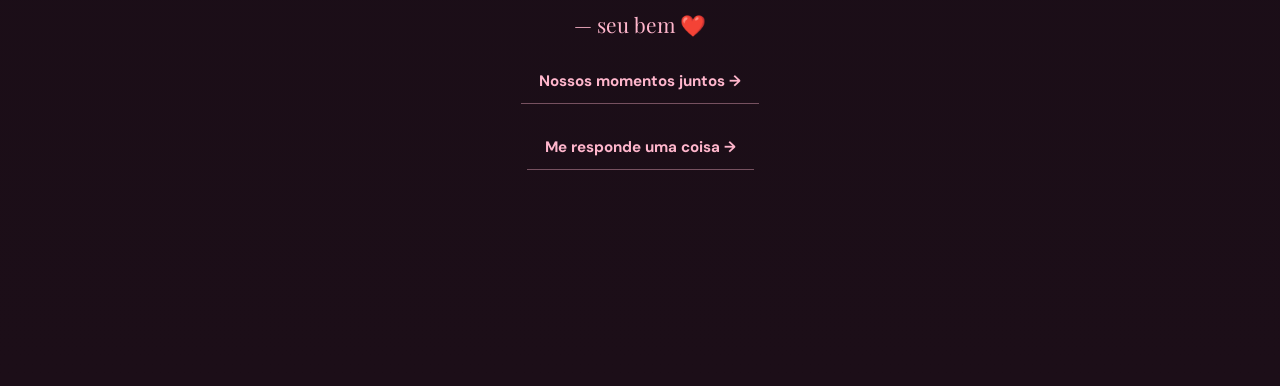
==== commit fc723bc1: "Add files via upload" ====
--- a/index.html
+++ b/index.html
@@ -1,91 +1,83 @@
 <!DOCTYPE html>
 <html lang="pt-BR">
 <head>
-  <meta charset="UTF-8">
-  <meta name="viewport" content="width=device-width, initial-scale=1.0">
-  <meta name="theme-color" content="#120b13">
-  <title>Para a minha Carol ❤️</title>
-  <link rel="preconnect" href="https://fonts.googleapis.com">
-  <link rel="preconnect" href="https://fonts.gstatic.com" crossorigin>
-  <link href="https://fonts.googleapis.com/css2?family=DM+Sans:wght@400;500;700&family=Playfair+Display:wght@600;700&display=swap" rel="stylesheet">
-  <link rel="stylesheet" href="style.css">
+<meta charset="UTF-8">
+<meta name="viewport" content="width=device-width, initial-scale=1.0, viewport-fit=cover">
+<meta name="theme-color" content="#120b13">
+<title>Para a minha Carol ❤️</title>
+<link rel="preconnect" href="https://fonts.googleapis.com">
+<link rel="preconnect" href="https://fonts.gstatic.com" crossorigin>
+<link href="https://fonts.googleapis.com/css2?family=DM+Sans:wght@400;500;700&family=Playfair+Display:wght@600;700&display=swap" rel="stylesheet">
+<link rel="stylesheet" href="style.css">
+<link rel="stylesheet" href="mobile.css">
 </head>
 <body>
-  <div class="hearts" aria-hidden="true"></div>
+<div class="hearts" aria-hidden="true"></div>
+<main>
+<section class="hero">
+<p class="eyebrow">para você, meu bem</p>
+<h1>Carol,<br><span>feliz mesversario</span></h1>
+<p class="intro">
+Para a pessoa que faz minhas semanas mais felizes em cada conversa,
+enchendo meu peito de amor e felicidade.
+</p>
+<button class="music-btn" id="musicBtn" type="button">
+<span id="musicIcon">▶</span>
+<span id="musicText">Ouvir musiquinha</span>
+</button>
+<audio id="music" src="assets/nossa-musica.mp3" preload="metadata"></audio>
+</section>
 
-  <main>
-    <section class="hero">
-      <p class="eyebrow">para você, meu bem</p>
-      <h1>Carol,<br><span>feliz mesversario</span></h1>
-      <p class="intro">
-        Para a pessoa que faz minhas semanas mais felizes em cada conversa,
-        enchendo meu peito de amor e felicidade.
-      </p>
+<section class="photo-card">
+<div class="photo-wrap">
+<img src="assets/nossa-foto.png" alt="Uma foto minha com a Carol">
+<div class="photo-glow"></div>
+</div>
+<p class="caption">Uma das minhas pessoas favoritas. ❤️</p>
+</section>
 
-      <button class="music-btn" id="musicBtn" type="button">
-        <span id="musicIcon">▶</span>
-        <span id="musicText">Ouvir musiquinha</span>
-      </button>
+<section class="letter">
+<p class="section-label">O que eu queria te dizer</p>
+<h2>Tu ser uma pessoa maravilhosa, Carol.</h2>
+<div class="letter-text">
+<p>
+Cada dia tento ser melhor para me tornar o HOMEM que vosmece
+merece, tanto nessa vida quanto na eternidade.
+</p>
+<p class="highlight">
+Uma pessoa de tamanho espetáculo merece um companheiro gentil,
+carinhoso, provedor e protetor. Vou lutar para vc casar com ele.
+</p>
+<p>
+Você é a pessoa mais importante pra mim, e eu quero que minhas
+atitudes mostrem isso — não só minhas palavras.
+</p>
+</div>
+</section>
 
-      <audio id="music" src="assets/nossa-musica.mp3" preload="metadata"></audio>
+<section class="promise">
+<div class="promise-icon">♥</div>
+<p class="section-label">Sem promessas impossíveis</p>
+<h2>Vou fazer melhor.</h2>
+<p>
+Cada pensamento, deve você vir em primeiro lugar. Simples assim. Você não
+deve precisar disputar minha atenção pra se sentir importante — e
+eu vou fazer questão de garantir que em todas as coisas tu venha apos o evengelho.
+</p>
+</section>
 
-      <a class="gallery-link" href="galeria.html">Ver nossas fotos →</a>
-    </section>
-
-    <section class="photo-card">
-      <div class="photo-wrap">
-        <img src="assets/nossa-foto.png" alt="Uma foto minha com a Carol">
-        <div class="photo-glow"></div>
-      </div>
-      <p class="caption">Uma das minhas pessoas favoritas. ❤️</p>
-    </section>
-
-    <section class="letter">
-      <p class="section-label">O que eu queria te dizer</p>
-      <h2>Tu ser uma pessoa maravilhosa, Carol.</h2>
-
-      <div class="letter-text">
-        <p>
-          Cada dia tento ser melhor para me tornar o HOMEM que vosmece
-          merece, tanto nessa vida quanto na eternidade.
-        </p>
-
-        <p class="highlight">
-          Uma pessoa de tamanho espetáculo merece um companheiro gentil,
-          carinhoso, provedor e protetor. Vou lutar para vc casar com ele.
-        </p>
-
-        <p>
-          Você é a pessoa mais importante pra mim, e eu quero que minhas
-          atitudes mostrem isso — não só minhas palavras.
-        </p>
-      </div>
-    </section>
-
-    <section class="promise">
-      <div class="promise-icon">♥</div>
-      <p class="section-label">Sem promessas impossíveis</p>
-      <h2>Vou fazer melhor.</h2>
-      <p>
-        Cada pensamento, deve você vir em primeiro lugar. Simples assim. Você não
-        deve precisar disputar minha atenção pra se sentir importante — e
-        eu vou fazer questão de garantir que em todas as coisas tu venha apos o evengelho.
-      </p>
-    </section>
-
-    <section class="final">
-      <div class="tiny-heart">♡</div>
-      <h2>Te amo mil milhões,<br> <3  :D</h2>
-      <p>
-        Eu te amo. E, mesmo quando eu erro, quero continuar aprendendo a ser
-        alguém melhor para você.
-      </p>
-      <div class="signature">— seu bem ❤️</div>
-      <a class="gallery-link" href="galeria.html">Reviver nossos momentos →</a>
-      <a class="gallery-link" href="perdao.html">Me responde uma coisa →</a>
-    </section>
-  </main>
-
-  <script src="script.js"></script>
+<section class="final">
+<div class="tiny-heart">♡</div>
+<h2>Te amo mil milhões,<br> <3 :D</h2>
+<p>
+Eu te amo. E, mesmo quando eu erro, quero continuar aprendendo a ser
+alguém melhor para você.
+</p>
+<div class="signature">— seu bem ❤️</div>
+<a class="gallery-link" href="galeria.html">Nossos momentos juntos →</a>
+<a class="gallery-link" href="perdao.html">Me responde uma coisa →</a>
+</section>
+</main>
+<script src="script.js"></script>
 </body>
 </html>
--- a/mobile.css
+++ b/mobile.css
@@ -0,0 +1,89 @@
+/* ===== mobile.css =====
+   Camada de ajustes para telas pequenas. Carregado DEPOIS do
+   style.css original, então essas regras só entram em ação
+   quando fazem sentido (min/max-width) e não apagam nada do
+   arquivo principal. */
+
+html {
+  -webkit-text-size-adjust: 100%;
+}
+
+body {
+  overflow-x: hidden;
+}
+
+main {
+  padding-left: max(20px, env(safe-area-inset-left));
+  padding-right: max(20px, env(safe-area-inset-right));
+  box-sizing: border-box;
+}
+
+img {
+  max-width: 100%;
+  height: auto;
+}
+
+/* tipografia fluida: acompanha a largura da tela sem estourar */
+.hero h1 {
+  font-size: clamp(1.9rem, 8vw, 2.8rem);
+  line-height: 1.15;
+}
+
+.letter h2,
+.promise h2,
+.final h2 {
+  font-size: clamp(1.4rem, 6vw, 2rem);
+  line-height: 1.25;
+}
+
+.intro,
+.letter-text p,
+.promise p,
+.final p {
+  font-size: clamp(0.95rem, 4vw, 1.05rem);
+  line-height: 1.6;
+}
+
+/* área de toque confortável pros botões/links no celular */
+.music-btn,
+.gallery-link,
+.back-link {
+  min-height: 44px;
+  display: inline-flex;
+  align-items: center;
+  justify-content: center;
+  padding-left: 18px;
+  padding-right: 18px;
+}
+
+.gallery-link,
+.back-link {
+  display: inline-flex;
+}
+
+section {
+  padding-top: clamp(32px, 8vh, 64px);
+  padding-bottom: clamp(32px, 8vh, 64px);
+}
+
+.photo-wrap img {
+  width: 100%;
+  display: block;
+}
+
+@media (max-width: 380px) {
+  .hero h1 {
+    font-size: 1.7rem;
+  }
+  .music-btn,
+  .gallery-link {
+    width: 100%;
+  }
+}
+
+@media (min-width: 700px) {
+  main {
+    max-width: 560px;
+    margin: 0 auto;
+  }
+}
